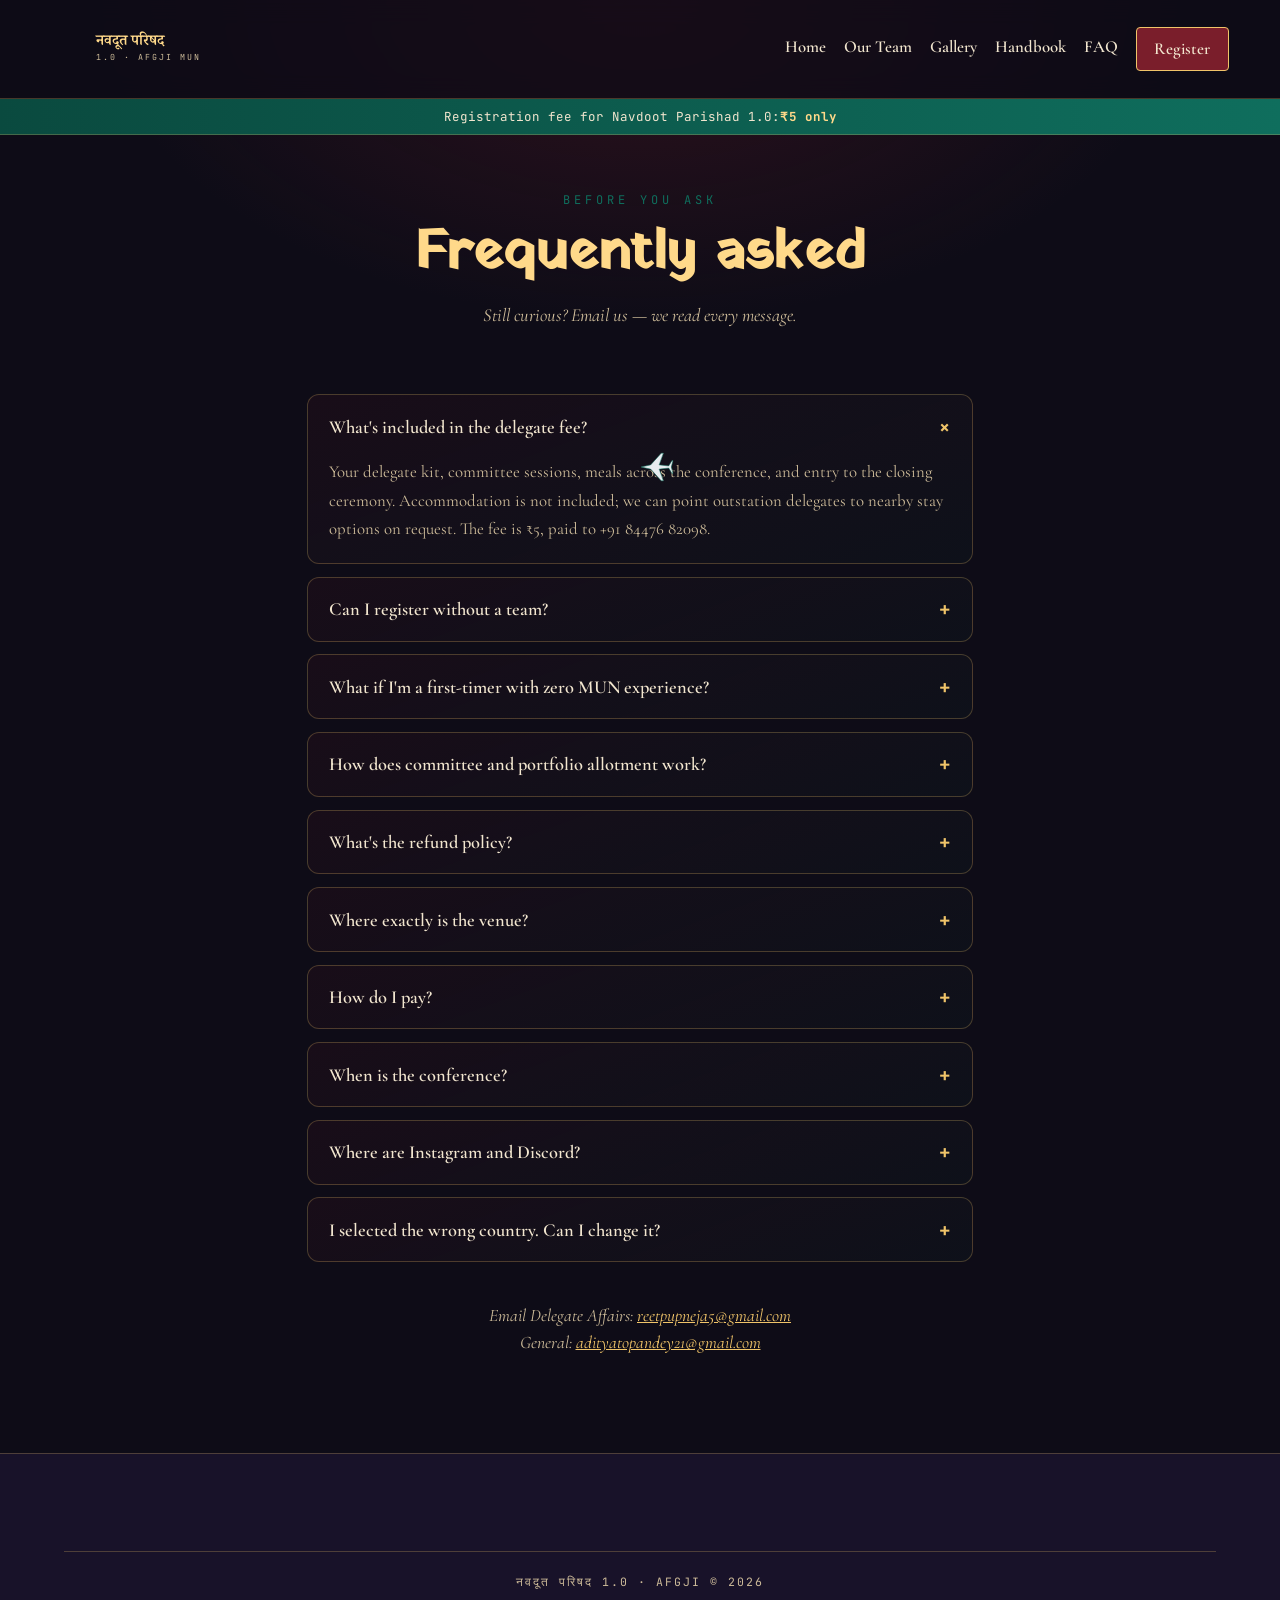
==== faq.html @ 2dcad0e9 "Rename faq (2).html to faq.html" ====
<!DOCTYPE html>
<html lang="en">
<head>
<meta charset="UTF-8">
<meta name="viewport" content="width=device-width, initial-scale=1.0">
<title>FAQ — नवदूत परिषद 1.0</title>
<link rel="icon" href="./favicon.svg" type="image/svg+xml">
<style>html,body{background:#0e0c17;color:#f2e6cf;margin:0;}</style>
<link rel="preconnect" href="https://fonts.googleapis.com">
<link rel="preconnect" href="https://fonts.gstatic.com" crossorigin>
<link href="https://fonts.googleapis.com/css2?family=Yatra+One&family=Cormorant+Garamond:ital,wght@0,400;0,500;0,600;0,700;1,500&family=Jost:wght@300;400;500;600;700&family=JetBrains+Mono:wght@400;500;700&family=Noto+Serif+Devanagari:wght@600;700&display=swap" rel="stylesheet">
<link rel="stylesheet" href="./styles.css">
</head>
<body>
<a class="skip-link" href="#main">Skip to content</a>
<div class="fee-ribbon">Registration fee for Navdoot Parishad 1.0: <b>₹5 only</b></div>

<section class="nav">
  <div class="nav-inner">
    <a href="./index.html" class="brand">
      <svg class="chakra-mini" viewBox="0 0 100 100"><g id="chakra-g" stroke="#f0c469" fill="none"></g></svg>
      <span class="brand-text">
        <span class="hindi-mini">नवदूत परिषद</span>
        <small>1.0 · AFGJI MUN</small>
      </span>
    </a>
    <div id="nav-links">
      <a href="./index.html">Home</a>
      <a href="./team.html">Our Team</a>
      <a href="./photos.html">Gallery</a>
      <a href="./handbook.html">Handbook</a>
      <a href="./faq.html">FAQ</a>
      <a href="./register.html" class="cta-link">Register</a>
      <span class="menu-btn" onclick="showSidebar()" aria-label="Open menu">&#9776;</span>
    </div>
  </div>
</section>
<ul class="hamburger">
  <li class="close-x" onclick="hideSidebar()">&times;</li>
  <li><a href="./index.html">Home</a></li>
  <li><a href="./team.html">Our Team</a></li>
  <li><a href="./photos.html">Gallery</a></li>
  <li><a href="./handbook.html">Handbook</a></li>
  <li><a href="./faq.html">FAQ</a></li>
  <li><a href="./terms.html">Policy</a></li>
  <li><a href="./register.html">Register</a></li>
</ul>

<main id="main">
<section class="page-head">
  <span class="eyebrow">Before you ask</span>
  <h1 class="section-title">Frequently asked</h1>
  <p class="section-sub">Still curious? Email us — we read every message.</p>
</section>

<div class="faq-wrap">
  <div class="faq-item open">
    <button class="faq-q" type="button">What's included in the delegate fee?<span>+</span></button>
    <div class="faq-a">Your delegate kit, committee sessions, meals across the conference, and entry to the closing ceremony. Accommodation is not included; we can point outstation delegates to nearby stay options on request. The fee is ₹5, paid to +91 84476 82098.</div>
  </div>
  <div class="faq-item">
    <button class="faq-q" type="button">Can I register without a team?<span>+</span></button>
    <div class="faq-a">Yes. Choose Individual at registration. You will be allotted a committee and portfolio like every other delegate. School delegations may use School entry and name their institution.</div>
  </div>
  <div class="faq-item">
    <button class="faq-q" type="button">What if I'm a first-timer with zero MUN experience?<span>+</span></button>
    <div class="faq-a">You are welcome. Navdoot Parishad is built for first-timers as much as veterans. Training primers and a supportive Executive Board will help you find your voice in committee.</div>
  </div>
  <div class="faq-item">
    <button class="faq-q" type="button">How does committee and portfolio allotment work?<span>+</span></button>
    <div class="faq-a">You rank three committees. Where UNGA is among your choices, you also rank country preferences from the live matrix. Delegates from AFGJI, TAFS and AFBBS may select any open seat, including the first eight nations and Pakistan. Other schools and independent delegates see those nine seats as Blocked. The highest available preference is confirmed after payment is received.</div>
  </div>
  <div class="faq-item">
    <button class="faq-q" type="button">What's the refund policy?<span>+</span></button>
    <div class="faq-a">Registration fees are non-refundable. Delegate replacements are possible through Delegate Affairs — see the full <a href="./terms.html">Policy document</a>.</div>
  </div>
  <div class="faq-item">
    <button class="faq-q" type="button">Where exactly is the venue?<span>+</span></button>
    <div class="faq-a">Air Force Golden Jubilee Institute, Subroto Park, New Delhi, Delhi NCT — 110010. Maps and reporting instructions are shared with confirmed delegates closer to 16 November 2026.</div>
  </div>
  <div class="faq-item">
    <button class="faq-q" type="button">How do I pay?<span>+</span></button>
    <div class="faq-a">UPI, debit/credit card, or net banking. Send ₹5 to +91 84476 82098 and enter the UTR / reference on the registration page. After we record the transaction you will see a message that we have received your money.</div>
  </div>
  <div class="faq-item">
    <button class="faq-q" type="button">When is the conference?<span>+</span></button>
    <div class="faq-a">16 November 2026. The countdown on the home page runs to midnight IST on that date.</div>
  </div>
  <div class="faq-item">
    <button class="faq-q" type="button">Where are Instagram and Discord?<span>+</span></button>
    <div class="faq-a">Instagram: <a href="https://www.instagram.com/afgjimunsociety/" target="_blank" rel="noopener noreferrer">@afgjimunsociety</a>. Discord: <a href="https://discord.gg/qznEunP63" target="_blank" rel="noopener noreferrer">join the server</a>. Both links open in a new tab from every footer.</div>
  </div>
  <div class="faq-item">
    <button class="faq-q" type="button">I selected the wrong country. Can I change it?<span>+</span></button>
    <div class="faq-a">Write to Delegate Affairs with your registration ID. Replacements and corrections are handled case by case. Do not register a second time for the same person.</div>
  </div>

  <p class="contact-note">Email Delegate Affairs: <a href="mailto:reetpupneja5@gmail.com">reetpupneja5@gmail.com</a><br>
  General: <a href="mailto:adityatopandey21@gmail.com">adityatopandey21@gmail.com</a></p>
</div>
</main>

<footer class="footer">
  <div class="footer-bottom">नवदूत परिषद 1.0 · AFGJI © 2026</div>
</footer>
<script src="./cursor.js"></script>
<script>
  document.querySelectorAll(".faq-q").forEach(function (btn) {
    btn.addEventListener("click", function () {
      var item = btn.parentElement;
      var open = item.classList.contains("open");
      document.querySelectorAll(".faq-item").forEach(function (i) {
        i.classList.remove("open");
      });
      if (!open) item.classList.add("open");
    });
  });
</script>
</body>
</html>
---- styles.css ----
/* =============================================================================
   NAVDOOT PARISHAD 1.0 — नवदूत परिषद
   Air Force Golden Jubilee Institute · Subroto Park
   Indian civilizational theme. Fonts load via <link> in HTML — never @import.
   GitHub Pages: keep content visible without JS. Hex fallbacks on every token.
   ============================================================================= */
/* ==========================================================================
   NAVDOOT — ADDITIONS ONLY
   User-supplied event photography + logo + extra motion
   ========================================================================== */

/* ---------- Nav image / society mark ---------- */
.nav-brand-image {
  width: 42px;
  height: 42px;
  object-fit: contain;
  flex-shrink: 0;
  border-radius: 50%;
  border: 1px solid var(--line);
  box-shadow: 0 0 18px rgba(240, 196, 105, 0.18);
  transition:
    transform var(--motion-med) var(--ease-out),
    box-shadow var(--motion-med) var(--ease-out);
}

.brand:hover .nav-brand-image {
  transform: rotate(6deg) scale(1.06);
  box-shadow: 0 0 28px rgba(240, 196, 105, 0.32);
}


/* ---------- Society logo / image feature ---------- */
.navdoot-society-image {
  position: relative;
  overflow: hidden;
  display: flex;
  align-items: center;
  justify-content: center;
  min-height: 260px;
  border: 1px solid var(--line);
  border-radius: var(--radius-lg);
  background:
    radial-gradient(circle at 50% 50%, rgba(240, 196, 105, 0.08), transparent 65%),
    var(--night-2);
}

.navdoot-society-image img {
  width: min(78%, 420px);
  height: auto;
  max-height: 420px;
  object-fit: contain;
  position: relative;
  z-index: 2;
  filter: drop-shadow(0 16px 28px rgba(0, 0, 0, 0.45));
  animation: societyFloat 6s ease-in-out infinite;
}

.navdoot-society-image::before,
.navdoot-society-image::after {
  content: "";
  position: absolute;
  border: 1px solid rgba(240, 196, 105, 0.18);
  border-radius: 50%;
  pointer-events: none;
}

.navdoot-society-image::before {
  width: 70%;
  aspect-ratio: 1;
  animation: orbitSlow 18s linear infinite;
}

.navdoot-society-image::after {
  width: 48%;
  aspect-ratio: 1;
  border-style: dashed;
  animation: orbitReverse 13s linear infinite;
}

@keyframes societyFloat {
  0%, 100% {
    transform: translateY(0) scale(1);
  }
  50% {
    transform: translateY(-10px) scale(1.015);
  }
}

@keyframes orbitSlow {
  from {
    transform: rotate(0deg);
  }
  to {
    transform: rotate(360deg);
  }
}

@keyframes orbitReverse {
  from {
    transform: rotate(360deg);
  }
  to {
    transform: rotate(0deg);
  }
}


/* ---------- Supplied event photograph ---------- */
.navdoot-event-photo {
  position: relative;
  overflow: hidden;
}

.navdoot-event-photo img {
  width: 100%;
  height: 100%;
  object-fit: cover;
  transform: scale(1.02);
  transition:
    transform 1.1s var(--ease-out),
    filter 1.1s var(--ease-out);
}

.navdoot-event-photo::after {
  content: "";
  position: absolute;
  inset: 0;
  pointer-events: none;
  background:
    linear-gradient(
      135deg,
      rgba(240, 196, 105, 0.08),
      transparent 35%,
      rgba(15, 110, 93, 0.08)
    );
}

.navdoot-event-photo:hover img {
  transform: scale(1.07);
  filter: saturate(1.05) contrast(1.04);
}


/* ---------- Extra floating decorative elements ---------- */
.navdoot-float {
  position: absolute;
  pointer-events: none;
  z-index: 1;
  width: 10px;
  height: 10px;
  border-radius: 50%;
  background: var(--gold);
  box-shadow: 0 0 18px rgba(240, 196, 105, 0.45);
  animation: navdootFloat 5s ease-in-out infinite;
}

.navdoot-float.one {
  top: 22%;
  left: 8%;
}

.navdoot-float.two {
  top: 58%;
  right: 9%;
  width: 7px;
  height: 7px;
  animation-delay: -2s;
}

.navdoot-float.three {
  bottom: 16%;
  left: 18%;
  width: 6px;
  height: 6px;
  animation-delay: -3.5s;
}

@keyframes navdootFloat {
  0%, 100% {
    transform: translate3d(0, 0, 0);
    opacity: 0.35;
  }

  50% {
    transform: translate3d(0, -22px, 0);
    opacity: 0.9;
  }
}


/* ---------- Stronger scroll reveal states ----------
   Works with the .reveal system already present in your CSS.
   -------------------------------------------------------------------------- */

html.js-anim .reveal.reveal-left:not(.in) {
  transform: translateX(-42px);
}

html.js-anim .reveal.reveal-right:not(.in) {
  transform: translateX(42px);
}

html.js-anim .reveal.reveal-scale:not(.in) {
  transform: scale(0.94);
}

html.js-anim .reveal.reveal-up:not(.in) {
  transform: translateY(42px);
}

html.js-anim .reveal.in {
  opacity: 1;
  transform: none;
  filter: none;
}


/* ---------- Gentle section movement ---------- */
.about,
.countdown-section,
.events-section,
.moments,
.venue,
.team-section,
.gallery,
.faq-wrap {
  position: relative;
}

.about::before,
.countdown-section::before,
.events-section::before,
.moments::before,
.venue::before {
  content: "";
  position: absolute;
  width: 180px;
  height: 180px;
  border-radius: 50%;
  pointer-events: none;
  opacity: 0.12;
  background: radial-gradient(
    circle,
    var(--gold),
    transparent 68%
  );
  animation: sectionGlow 10s ease-in-out infinite alternate;
}

.about::before {
  top: 8%;
  left: -90px;
}

.countdown-section::before {
  bottom: 8%;
  right: -90px;
}

.events-section::before {
  top: 25%;
  right: -90px;
}

.moments::before {
  bottom: 10%;
  left: -90px;
}

.venue::before {
  top: 20%;
  right: -90px;
}

@keyframes sectionGlow {
  from {
    transform: translateY(0) scale(0.9);
  }

  to {
    transform: translateY(-35px) scale(1.12);
  }
}


/* ---------- Mobile safety ---------- */
@media (max-width: 600px) {
  .nav-brand-image {
    width: 36px;
    height: 36px;
  }

  .navdoot-society-image {
    min-height: 210px;
  }

  .navdoot-society-image img {
    width: min(72%, 300px);
  }

  .navdoot-float {
    display: none;
  }
}


/* ---------- Reduced motion ---------- */
@media (prefers-reduced-motion: reduce) {
  .nav-brand-image,
  .navdoot-society-image img,
  .navdoot-society-image::before,
  .navdoot-society-image::after,
  .navdoot-float,
  .about::before,
  .countdown-section::before,
  .events-section::before,
  .moments::before,
  .venue::before {
    animation: none !important;
  }
}


:root {
  --night-1: #0e0c17;
  --night-2: #181229;
  --night-3: #241a35;
  --night-4: #2e2244;
  --ivory: #f2e6cf;
  --ivory-dim: #cdbb99;
  --ivory-mute: #9a8868;
  --saffron: #e0993f;
  --gold: #f0c469;
  --gold-bright: #ffd98a;
  --gold-deep: #b8892e;
  --maroon: #7a1e2b;
  --maroon-deep: #4d1420;
  --peacock: #0f6e5d;
  --peacock-deep: #0a4a3f;
  --peacock-soft: #1a9a82;
  --vermilion: #b4432c;
  --line: rgba(240, 196, 105, 0.25);
  --line-strong: rgba(240, 196, 105, 0.45);
  --line-soft: rgba(240, 196, 105, 0.12);
  --shadow: 0 18px 40px rgba(0, 0, 0, 0.4);
  --shadow-soft: 0 8px 24px rgba(0, 0, 0, 0.28);
  --font-display: "Yatra One", Georgia, "Times New Roman", serif;
  --font-serif: "Cormorant Garamond", Georgia, serif;
  --font-body: "Jost", "Segoe UI", system-ui, sans-serif;
  --font-mono: "JetBrains Mono", ui-monospace, Menlo, Consolas, monospace;
  --font-hindi: "Noto Serif Devanagari", "Noto Sans Devanagari", "Nirmala UI", serif;
  --radius-xs: 4px;
  --radius-sm: 8px;
  --radius-md: 12px;
  --radius-lg: 16px;
  --radius-xl: 24px;
  --radius-arch: 200px 200px 20px 20px;
  --nav-h: 11vh;
  --ribbon-h: 36px;
  --space-1: 4px;
  --space-2: 8px;
  --space-3: 12px;
  --space-4: 16px;
  --space-5: 24px;
  --space-6: 32px;
  --space-7: 48px;
  --space-8: 64px;
  --ease-out: cubic-bezier(0.22, 1, 0.36, 1);
  --ease-in: cubic-bezier(0.55, 0, 1, 0.45);
  --motion-quick: 150ms;
  --motion-fast: 250ms;
  --motion-med: 400ms;
  --motion-slow: 700ms;
  --max: 1280px;
}

/* ---------- Reset ---------- */
*,
*::before,
*::after {
  margin: 0;
  padding: 0;
  box-sizing: border-box;
}

html {
  scroll-behavior: smooth;
  background: #0e0c17;
  background: var(--night-1, #0e0c17);
  -webkit-text-size-adjust: 100%;
}

body {
  background: #0e0c17;
  background: var(--night-1, #0e0c17);
  color: #f2e6cf;
  color: var(--ivory, #f2e6cf);
  font-family: var(--font-body);
  font-size: 16px;
  line-height: 1.55;
  overflow-x: hidden;
  cursor: auto;
  min-height: 100vh;
}

html.has-jet body {
  cursor: none;
}

img {
  max-width: 100%;
  display: block;
  height: auto;
}

a {
  text-decoration: none;
  color: inherit;
}

ul {
  list-style: none;
}

button,
input,
select,
textarea {
  font-family: inherit;
  color: inherit;
}

button {
  cursor: pointer;
  border: 0;
  background: none;
}

button:disabled {
  cursor: not-allowed;
  opacity: 0.4;
}

::selection {
  background: var(--gold);
  color: var(--night-1);
}

:focus-visible {
  outline: 2px solid var(--gold);
  outline-offset: 3px;
}

.skip-link {
  position: absolute;
  left: -999px;
  top: 0;
  background: var(--gold);
  color: var(--night-1);
  padding: 0.6rem 1rem;
  z-index: 10000;
}

.skip-link:focus {
  left: 1rem;
  top: 1rem;
}

/* ---------- Texture ---------- */
.brocade {
  background-image:
    radial-gradient(circle at 10% 20%, rgba(240, 196, 105, 0.05) 0, transparent 40%),
    radial-gradient(circle at 90% 80%, rgba(15, 110, 93, 0.08) 0, transparent 45%);
}

.gold-rule {
  height: 1px;
  width: min(220px, 40vw);
  margin: 1.4rem auto;
  background: linear-gradient(90deg, transparent, var(--gold), transparent);
}

/* ---------- Scroll reveal: visible by default (GitHub Pages / no-JS) ---------- */
.reveal {
  opacity: 1;
  transform: none;
  transition: opacity 0.75s var(--ease-out), transform 0.75s var(--ease-out), filter 0.75s var(--ease-out);
}

html.js-anim .reveal:not(.in) {
  opacity: 0;
  transform: translateY(32px);
  filter: blur(4px);
}

html.js-anim .reveal.in {
  opacity: 1;
  transform: none;
  filter: none;
}

html.js-anim .reveal.delay-1 { transition-delay: 80ms; }
html.js-anim .reveal.delay-2 { transition-delay: 160ms; }
html.js-anim .reveal.delay-3 { transition-delay: 240ms; }
html.js-anim .reveal.delay-4 { transition-delay: 320ms; }
html.js-anim .reveal.delay-5 { transition-delay: 400ms; }

/* ---------- Jet cursor ---------- */
#jet-cursor {
  position: fixed;
  top: 0;
  left: 0;
  width: 34px;
  height: 34px;
  pointer-events: none;
  z-index: 99999;
  transform: translate(-50%, -50%);
  will-change: transform;
}

.jet-trail {
  position: fixed;
  top: 0;
  left: 0;
  width: 5px;
  height: 5px;
  border-radius: 50%;
  background: rgba(230, 235, 240, 0.55);
  pointer-events: none;
  z-index: 99998;
  transform: translate(-50%, -50%);
}

/* ---------- Fee ribbon ---------- */
.fee-ribbon {
  position: fixed;
  top: var(--nav-h);
  left: 0;
  right: 0;
  z-index: 490;
  min-height: var(--ribbon-h);
  display: flex;
  align-items: center;
  justify-content: center;
  background: linear-gradient(90deg, var(--peacock-deep), var(--peacock));
  color: var(--ivory);
  font-family: var(--font-mono);
  font-size: 0.78rem;
  letter-spacing: 1px;
  text-align: center;
  padding: 0.45rem 1rem;
  border-bottom: 1px solid var(--line);
}

.fee-ribbon b {
  color: var(--gold-bright);
}

/* ---------- Navigation ---------- */
.nav {
  position: fixed;
  top: 0;
  left: 0;
  width: 100%;
  z-index: 500;
}

.nav-inner {
  display: flex;
  align-items: center;
  justify-content: space-between;
  height: var(--nav-h);
  min-height: 74px;
  padding: 0 4vw;
  background: rgba(14, 12, 23, 0.72);
  backdrop-filter: blur(12px);
  -webkit-backdrop-filter: blur(12px);
  border-bottom: 1px solid var(--line);
}

.brand {
  display: flex;
  align-items: center;
  gap: 0.7rem;
  font-family: var(--font-display);
  font-size: 1.35rem;
  color: var(--gold-bright);
  letter-spacing: 1px;
}

.brand .chakra-mini {
  width: 34px;
  height: 34px;
  flex-shrink: 0;
}

.brand .brand-text {
  display: flex;
  flex-direction: column;
  line-height: 1.15;
}

.brand .hindi-mini {
  font-family: var(--font-hindi);
  font-size: 0.95rem;
  color: var(--gold-bright);
  letter-spacing: 0;
  text-transform: none;
  font-weight: 600;
}

.brand small {
  font-family: var(--font-mono);
  font-size: 0.52rem;
  letter-spacing: 2px;
  color: var(--ivory-dim);
  text-transform: uppercase;
}

#nav-links {
  display: flex;
  gap: 1.4vw;
  align-items: center;
}

#nav-links a {
  font-family: var(--font-serif);
  font-size: 1.05rem;
  font-weight: 600;
  color: var(--ivory);
  position: relative;
  padding-bottom: 4px;
}

#nav-links a::after {
  content: "";
  position: absolute;
  left: 0;
  bottom: 0;
  height: 2px;
  width: 0;
  background: var(--gold);
  transition: width var(--motion-fast) var(--ease-out);
}

#nav-links a:hover::after,
#nav-links a:focus-visible::after {
  width: 100%;
}

#nav-links a.cta-link {
  background: var(--maroon);
  border: 1px solid var(--gold);
  padding: 0.5rem 1.1rem;
  border-radius: var(--radius-xs);
}

#nav-links a.cta-link::after {
  display: none;
}

#nav-links a.cta-link:hover {
  background: var(--vermilion);
}

.menu-btn {
  display: none;
  cursor: pointer;
  font-size: 1.8rem;
  color: var(--gold);
  line-height: 1;
  padding: 0.4rem;
}

.hamburger {
  position: fixed;
  inset: 0;
  z-index: 600;
  background: rgba(14, 12, 23, 0.97);
  display: none;
  flex-direction: column;
  align-items: center;
  justify-content: center;
  gap: 1.6rem;
}

.hamburger a {
  font-family: var(--font-serif);
  font-size: 1.8rem;
  color: var(--ivory);
}

.hamburger a:hover {
  color: var(--gold-bright);
}

.hamburger .close-x {
  position: absolute;
  top: 1.6rem;
  right: 1.8rem;
  font-size: 2.2rem;
  cursor: pointer;
  color: var(--gold);
}

/* ---------- Buttons ---------- */
.btn {
  font-family: var(--font-body);
  font-weight: 600;
  letter-spacing: 0.5px;
  border: 1px solid var(--gold);
  background: transparent;
  color: var(--gold-bright);
  padding: 0.85rem 2rem;
  border-radius: 3px;
  cursor: pointer;
  transition: background var(--motion-fast) var(--ease-out), color var(--motion-fast) var(--ease-out), transform var(--motion-quick) var(--ease-out);
  display: inline-block;
  font-size: 0.95rem;
  text-align: center;
  min-height: 44px;
}

.btn:hover {
  background: var(--gold);
  color: var(--night-1);
}

.btn:active {
  transform: scale(0.96);
}

.btn.solid {
  background: var(--maroon);
  color: var(--ivory);
  border-color: var(--maroon);
}

.btn.solid:hover {
  background: var(--vermilion);
  border-color: var(--vermilion);
  color: var(--ivory);
}

.btn.gold {
  background: var(--gold);
  color: var(--night-1);
}

.btn.gold:hover {
  background: var(--gold-bright);
}

.btn.ghost {
  border-color: var(--line);
  color: var(--ivory-dim);
}

.btn.ghost:hover {
  border-color: var(--gold);
  color: var(--gold-bright);
  background: transparent;
}

/* ---------- Type blocks ---------- */
.eyebrow {
  font-family: var(--font-mono);
  letter-spacing: 4px;
  text-transform: uppercase;
  font-size: 0.75rem;
  color: var(--peacock);
  display: block;
  margin-bottom: 0.8rem;
  text-align: center;
}

.section-title {
  font-family: var(--font-display);
  font-size: clamp(2rem, 5vw, 3.4rem);
  text-align: center;
  color: var(--gold-bright);
  line-height: 1.15;
}

.section-sub {
  font-family: var(--font-serif);
  font-style: italic;
  text-align: center;
  color: var(--ivory-dim);
  max-width: 640px;
  margin: 1rem auto 0;
  font-size: 1.15rem;
  line-height: 1.6;
}

.page-head {
  padding: calc(var(--nav-h) + var(--ribbon-h) + 3.5rem) 6vw 3rem;
  text-align: center;
  background:
    radial-gradient(ellipse at 50% 0%, rgba(122, 30, 43, 0.3), transparent 60%),
    var(--night-1);
}

.hindi-kicker {
  font-family: var(--font-hindi);
  font-size: 1.15rem;
  color: var(--peacock-soft);
  letter-spacing: 1px;
}

/* ---------- Hero ---------- */
.hero {
  min-height: 100vh;
  min-height: 100svh;
  position: relative;
  display: flex;
  flex-direction: column;
  align-items: center;
  justify-content: center;
  text-align: center;
  overflow: visible;
  padding: calc(var(--nav-h) + var(--ribbon-h) + 0.6rem) 0 2.4rem;
  color: var(--ivory);
}

.hero-photo {
  position: absolute;
  inset: 0;
  z-index: 0;
  overflow: hidden;
}

.hero-photo img {
  width: 100%;
  height: 100%;
  object-fit: cover;
  object-position: center 62%;
  filter: saturate(0.92) contrast(1.05);
  transform: scale(1.04);
  animation: heroKen 28s ease-in-out alternate infinite;
}

@keyframes heroKen {
  from { transform: scale(1.04) translateY(0); }
  to { transform: scale(1.12) translateY(-2%); }
}

.hero-veil {
  position: absolute;
  inset: 0;
  background:
    linear-gradient(180deg, rgba(14, 12, 23, 0.55) 0%, rgba(14, 12, 23, 0.25) 38%, rgba(14, 12, 23, 0.55) 70%, rgba(14, 12, 23, 0.96) 100%),
    radial-gradient(ellipse at 50% 80%, rgba(122, 30, 43, 0.28), transparent 55%);
}

.hero-copy {
  position: relative;
  z-index: 2;
  padding: 0 6vw 1.2rem;
  max-width: 920px;
}

.hero-kicker {
  font-family: var(--font-mono);
  letter-spacing: 3px;
  text-transform: uppercase;
  font-size: 0.72rem;
  color: var(--gold);
  margin-bottom: 0.8rem;
}

.hero-hindi {
  font-family: var(--font-hindi);
  font-size: clamp(2.5rem, 8.2vw, 5.6rem);
  font-weight: 700;
  line-height: 1.12;
  color: var(--gold-bright);
  text-shadow: 0 8px 40px rgba(0, 0, 0, 0.55), 0 0 40px rgba(240, 196, 105, 0.25);
  letter-spacing: 0.02em;
}

.hero-en {
  font-family: var(--font-display);
  font-size: clamp(1.15rem, 3vw, 1.8rem);
  color: var(--ivory);
  letter-spacing: 4px;
  text-transform: uppercase;
  margin-top: 0.35rem;
}

.hero-en span {
  color: var(--saffron);
}

.hero-tag {
  font-family: var(--font-serif);
  font-style: italic;
  font-size: clamp(1.05rem, 2.2vw, 1.35rem);
  color: var(--ivory-dim);
  margin: 1.1rem auto 1.8rem;
  max-width: 540px;
  line-height: 1.6;
}

.hero .buttons {
  display: flex;
  gap: 1rem;
  flex-wrap: wrap;
  justify-content: center;
}

.hero-scroll {
  margin-top: 1.8rem;
  font-family: var(--font-mono);
  font-size: 0.65rem;
  letter-spacing: 3px;
  text-transform: uppercase;
  color: var(--ivory-mute);
  animation: bob 2.2s ease-in-out infinite;
}

@keyframes bob {
  0%, 100% { transform: translateY(0); opacity: 0.6; }
  50% { transform: translateY(8px); opacity: 1; }
}

/* ---------- Ticker ---------- */
.ticker-bar {
  background: var(--maroon-deep);
  border-top: 1px solid var(--line);
  border-bottom: 1px solid var(--line);
  overflow: hidden;
  white-space: nowrap;
  padding: 0.8rem 0;
}

.ticker-track {
  display: inline-block;
  animation: ticker 32s linear infinite;
}

.ticker-track span {
  font-family: var(--font-mono);
  letter-spacing: 2px;
  font-size: 0.82rem;
  color: var(--gold);
  margin: 0 2.5rem;
  text-transform: uppercase;
}

@keyframes ticker {
  from { transform: translateX(0); }
  to { transform: translateX(-50%); }
}

/* ---------- About / vision ---------- */
.about {
  padding: 6.5rem 6vw;
  display: grid;
  grid-template-columns: 1.05fr 1fr;
  gap: 3.5rem;
  align-items: center;
  max-width: 1300px;
  margin: 0 auto;
}

.about-photos {
  display: grid;
  grid-template-columns: 1.2fr 0.8fr;
  grid-template-rows: 1fr 1fr;
  gap: 0.7rem;
  min-height: 420px;
}

.about-photos figure {
  position: relative;
  overflow: hidden;
  border: 1px solid var(--line);
  border-radius: var(--radius-sm);
  margin: 0;
}

.about-photos figure:first-child {
  grid-row: 1 / 3;
}

.about-photos img {
  width: 100%;
  height: 100%;
  object-fit: cover;
  min-height: 180px;
  transition: transform var(--motion-slow) var(--ease-out);
}

.about-photos figure:hover img {
  transform: scale(1.06);
}

.about-photos figcaption {
  position: absolute;
  left: 0;
  right: 0;
  bottom: 0;
  padding: 0.45rem 0.7rem;
  font-family: var(--font-mono);
  font-size: 0.62rem;
  letter-spacing: 1.5px;
  text-transform: uppercase;
  color: var(--gold-bright);
  background: linear-gradient(transparent, rgba(14, 12, 23, 0.85));
}

.about h2 {
  font-family: var(--font-display);
  font-size: clamp(1.8rem, 3.4vw, 2.5rem);
  color: var(--gold-bright);
  margin-bottom: 1.1rem;
  line-height: 1.2;
}

.about p {
  font-family: var(--font-serif);
  font-size: 1.18rem;
  line-height: 1.8;
  color: var(--ivory-dim);
  margin-bottom: 0.95rem;
}

.stat-row {
  display: flex;
  gap: 2rem;
  margin-top: 1.8rem;
  flex-wrap: wrap;
}

.stat b {
  display: block;
  font-family: var(--font-display);
  font-size: 2.05rem;
  color: var(--peacock-soft);
  line-height: 1;
}

.stat span {
  font-family: var(--font-mono);
  font-size: 0.68rem;
  letter-spacing: 2px;
  color: var(--ivory-dim);
  text-transform: uppercase;
}

/* ---------- Countdown ---------- */
.countdown-section {
  padding: 6rem 6vw;
  text-align: center;
  background: linear-gradient(180deg, var(--night-2), var(--night-3));
  border-top: 1px solid var(--line);
  border-bottom: 1px solid var(--line);
}

.dials {
  display: flex;
  justify-content: center;
  gap: 2.2vw;
  margin-top: 3rem;
  flex-wrap: wrap;
}

.dial {
  width: 128px;
  height: 128px;
  border-radius: 50%;
  border: 2px solid var(--gold);
  background: radial-gradient(circle, var(--night-2) 0%, var(--night-1) 100%);
  display: flex;
  flex-direction: column;
  align-items: center;
  justify-content: center;
  box-shadow: 0 0 25px rgba(240, 196, 105, 0.15), inset 0 0 15px rgba(240, 196, 105, 0.1);
  position: relative;
}

.dial::before {
  content: "";
  position: absolute;
  inset: 8px;
  border: 1px dashed rgba(240, 196, 105, 0.25);
  border-radius: 50%;
}

.dial b {
  font-family: var(--font-mono);
  font-size: 2rem;
  color: var(--gold-bright);
  font-variant-numeric: tabular-nums;
}

.dial span {
  font-family: var(--font-body);
  font-size: 0.68rem;
  letter-spacing: 2px;
  text-transform: uppercase;
  color: var(--ivory-dim);
  margin-top: 0.25rem;
}

/* ---------- Z3NITH-style committee event cards ---------- */
.transition-band {
  height: 72px;
  background:
    linear-gradient(180deg, transparent, rgba(122, 30, 43, 0.35), transparent),
    repeating-linear-gradient(90deg, transparent 0 18px, rgba(240, 196, 105, 0.07) 18px 19px);
}

.events-section {
  padding: 5.5rem 0 4rem;
  background: var(--night-1);
}

.evetext {
  text-align: center;
  padding: 0 6vw 2.4rem;
}

.evetext span {
  font-family: var(--font-display);
  font-size: clamp(2.2rem, 6vw, 4.2rem);
  color: var(--gold-bright);
  display: block;
}

.evetext small {
  display: block;
  margin-top: 0.6rem;
  font-family: var(--font-serif);
  font-style: italic;
  color: var(--ivory-dim);
  font-size: 1.15rem;
}

.evecards {
  display: flex;
  flex-direction: column;
  gap: 1.15rem;
  padding: 0 5vw;
  max-width: 1400px;
  margin: 0 auto;
}

.card {
  position: relative;
  height: min(44vh, 360px);
  min-height: 220px;
  overflow: hidden;
  border: 1px solid var(--line);
  border-radius: 6px;
  background: var(--night-2);
}

.card > img {
  width: 100%;
  height: 100%;
  object-fit: cover;
  display: block;
  filter: brightness(0.7) saturate(0.92);
  transition: transform 0.7s var(--ease-out), filter 0.7s ease;
}

.card .details {
  position: absolute;
  inset: 0;
  z-index: 2;
  display: flex;
  flex-direction: column;
  justify-content: center;
  padding: 2.2rem 8%;
  background: linear-gradient(90deg, rgba(14, 12, 23, 0.88) 0%, rgba(14, 12, 23, 0.42) 52%, transparent 100%);
  opacity: 0;
  transform: translateY(14px);
  transition: opacity 0.45s var(--ease-out), transform 0.45s var(--ease-out);
  pointer-events: none;
}

.card .event-name {
  font-family: var(--font-display);
  font-size: clamp(2rem, 5vw, 3.5rem);
  color: var(--gold-bright);
  line-height: 1;
  text-shadow: 0 6px 24px rgba(0, 0, 0, 0.55);
  position: absolute;
  top: 18%;
  letter-spacing: 1px;
}

.card .event-name.center {
  left: 50%;
  transform: translateX(-50%);
}

.card .event-name.left {
  left: 8%;
}

.card .event-name.right {
  right: 8%;
  left: auto;
}

.card .detail {
  font-family: var(--font-serif);
  font-size: 1.12rem;
  color: var(--ivory);
  max-width: 460px;
  line-height: 1.55;
  margin-top: 0.7rem;
}

.card .detail em {
  font-style: italic;
  color: var(--ivory-dim);
}

.card .pill {
  display: inline-block;
  margin-top: 1rem;
  font-family: var(--font-mono);
  font-size: 0.68rem;
  letter-spacing: 1.6px;
  text-transform: uppercase;
  padding: 0.35rem 0.85rem;
  border-radius: 999px;
  border: 1px solid var(--peacock);
  color: var(--peacock-soft);
  background: rgba(15, 110, 93, 0.18);
  width: fit-content;
}

.card .pill.wait {
  border-color: var(--line);
  color: var(--ivory-dim);
  background: rgba(205, 187, 153, 0.08);
}

.card:hover > img,
.card:focus-within > img {
  transform: scale(1.08);
  filter: brightness(0.38) saturate(0.75);
}

.card:hover .details,
.card:focus-within .details {
  opacity: 1;
  transform: none;
}

.card:hover .event-name,
.card:focus-within .event-name {
  position: relative;
  top: auto;
  left: auto;
  right: auto;
  transform: none;
}

/* ---------- Moments strip ---------- */
.moments {
  padding: 5.5rem 6vw 6rem;
}

.moments-grid {
  display: grid;
  grid-template-columns: 1.4fr 1fr 1fr;
  grid-template-rows: 240px 240px;
  gap: 0.85rem;
  max-width: 1300px;
  margin: 2.4rem auto 0;
}

.moments-grid .shot {
  position: relative;
  overflow: hidden;
  border: 1px solid var(--line);
  border-radius: var(--radius-sm);
}

.moments-grid .shot:first-child {
  grid-row: 1 / 3;
}

.moments-grid img {
  width: 100%;
  height: 100%;
  object-fit: cover;
  transition: transform var(--motion-slow) var(--ease-out);
}

.moments-grid .shot:hover img {
  transform: scale(1.07);
}

.moments-grid .shot span {
  position: absolute;
  left: 0.8rem;
  bottom: 0.7rem;
  font-family: var(--font-mono);
  font-size: 0.65rem;
  letter-spacing: 1.5px;
  text-transform: uppercase;
  color: var(--gold-bright);
  text-shadow: 0 2px 8px #000;
}

/* ---------- Venue ---------- */
.venue {
  padding: 5rem 6vw 6rem;
  background: var(--night-2);
  border-top: 1px solid var(--line);
}

.venue-grid {
  display: grid;
  grid-template-columns: 1fr 1.2fr;
  gap: 2.4rem;
  max-width: 1200px;
  margin: 2.4rem auto 0;
  align-items: stretch;
}

.venue-copy h3 {
  font-family: var(--font-display);
  font-size: 1.8rem;
  color: var(--gold-bright);
  margin-bottom: 0.8rem;
}

.venue-copy p {
  font-family: var(--font-serif);
  font-size: 1.15rem;
  color: var(--ivory-dim);
  line-height: 1.75;
  margin-bottom: 0.8rem;
}

.map-frame {
  width: 100%;
  min-height: 280px;
  height: 100%;
  border: 1px solid var(--line);
  border-radius: var(--radius-md);
  filter: grayscale(0.35) contrast(1.05);
}

/* ---------- Footer (Z3NITH-inspired) ---------- */
.footer {
  background: var(--night-2);
  border-top: 1px solid var(--line);
  padding: 3.5rem 5vw 1.6rem;
}

.footer-container,
.footer-grid {
  display: grid;
  grid-template-columns: 1.1fr 1.2fr 1fr;
  gap: 2rem;
  max-width: 1200px;
  margin: 0 auto;
  align-items: start;
}

.footer h4,
.footer .footer-hindi {
  font-family: var(--font-hindi);
  color: var(--gold-bright);
  font-size: 1.7rem;
  margin-bottom: 0.35rem;
}

.footer .footer-en {
  font-family: var(--font-display);
  color: var(--ivory);
  font-size: 1.05rem;
  letter-spacing: 1px;
}

.footer p,
.footer li,
.footer .adw {
  font-family: var(--font-serif);
  color: var(--ivory-dim);
  font-size: 1.05rem;
  line-height: 1.7;
}

.footer ul {
  display: flex;
  flex-direction: column;
  gap: 0.35rem;
}

.footer a:hover {
  color: var(--gold-bright);
}

.social,
.socials {
  display: flex;
  gap: 0.75rem;
  margin-top: 1.1rem;
}

.sdot,
.socials a {
  width: 44px;
  height: 44px;
  min-width: 44px;
  min-height: 44px;
  border: 1px solid var(--line);
  border-radius: 50%;
  display: flex;
  align-items: center;
  justify-content: center;
  color: var(--gold);
  transition: background var(--motion-fast) var(--ease-out), border-color var(--motion-fast) var(--ease-out), transform var(--motion-quick) var(--ease-out);
}

.sdot svg,
.socials a svg {
  width: 18px;
  height: 18px;
  fill: currentColor;
}

.sdot:hover,
.socials a:hover {
  background: var(--maroon);
  border-color: var(--gold);
  transform: translateY(-2px);
}

.footer-bottom {
  text-align: center;
  margin-top: 2.6rem;
  padding-top: 1.3rem;
  border-top: 1px solid var(--line);
  font-family: var(--font-mono);
  font-size: 0.72rem;
  letter-spacing: 2px;
  color: var(--ivory-dim);
  text-transform: uppercase;
}

/* ---------- Team portraits ---------- */
.team-section {
  padding: 1.5rem 6vw 6rem;
  max-width: 1280px;
  margin: 0 auto;
}

.row-label {
  text-align: center;
  font-family: var(--font-mono);
  letter-spacing: 3px;
  text-transform: uppercase;
  font-size: 0.75rem;
  color: var(--peacock);
  margin: 1.2rem 0 1.8rem;
}

.team-row {
  display: flex;
  justify-content: center;
  gap: 1.8rem;
  flex-wrap: wrap;
  margin-bottom: 3.8rem;
}

.member {
  width: 250px;
  text-align: center;
  padding: 1.5rem 1.1rem 1.5rem;
  border: 1px solid var(--line);
  border-radius: 18px 18px 10px 10px;
  background: linear-gradient(180deg, rgba(122, 30, 43, 0.16), rgba(15, 110, 93, 0.05));
  transition: transform var(--motion-fast) var(--ease-out), border-color var(--motion-fast) ease, box-shadow var(--motion-fast) ease;
}

.member:hover {
  transform: translateY(-8px);
  border-color: var(--gold);
  box-shadow: var(--shadow);
}

.member.featured {
  width: 280px;
  padding: 1.6rem 1.2rem 1.7rem;
}

.avatar {
  width: 168px;
  height: 168px;
  border-radius: 50%;
  margin: 0 auto 1.1rem;
  padding: 5px;
  background: conic-gradient(from 200deg, var(--saffron), var(--gold), var(--peacock), var(--saffron));
  box-shadow: 0 12px 28px rgba(0, 0, 0, 0.4);
}

.member.featured .avatar {
  width: 196px;
  height: 196px;
}

.member.teacher .avatar {
  width: 176px;
  height: 176px;
}

.avatar-inner {
  width: 100%;
  height: 100%;
  border-radius: 50%;
  overflow: hidden;
  background: linear-gradient(160deg, var(--maroon), var(--maroon-deep));
  border: 3px solid var(--night-1);
  display: flex;
  align-items: center;
  justify-content: center;
}

.avatar-inner img {
  width: 100%;
  height: 100%;
  object-fit: cover;
  object-position: center 18%;
}

.avatar-inner .initials {
  font-family: var(--font-display);
  font-size: 2.1rem;
  color: var(--gold-bright);
}

.member .name {
  font-family: var(--font-serif);
  font-weight: 600;
  font-size: 1.22rem;
  color: var(--ivory);
  line-height: 1.25;
}

.member .role {
  font-family: var(--font-mono);
  font-size: 0.68rem;
  letter-spacing: 1.1px;
  text-transform: uppercase;
  color: var(--gold);
  margin-top: 0.45rem;
}

.member .blurb {
  font-family: var(--font-serif);
  font-style: italic;
  font-size: 0.95rem;
  color: var(--ivory-dim);
  margin-top: 0.55rem;
  line-height: 1.45;
}

/* ---------- Gallery frames ---------- */
.gallery {
  max-width: 1300px;
  margin: 0 auto;
  padding: 1rem 6vw 7rem;
  display: grid;
  grid-template-columns: repeat(3, 1fr);
  gap: 2rem;
}

.frame {
  position: relative;
  aspect-ratio: 4 / 3;
  border: 10px solid transparent;
  border-image: linear-gradient(135deg, #8b6914, var(--gold), #3d2914, var(--gold-bright), #8b6914) 1;
  background: linear-gradient(160deg, var(--night-3), var(--night-2));
  overflow: hidden;
  box-shadow: var(--shadow);
}

.frame::before {
  content: "";
  position: absolute;
  inset: 7px;
  border: 1px solid rgba(240, 215, 140, 0.35);
  pointer-events: none;
  z-index: 2;
}

.frame img {
  width: 100%;
  height: 100%;
  object-fit: cover;
  transition: transform var(--motion-slow) var(--ease-out);
}

.frame:hover img {
  transform: scale(1.06);
}

.frame .num {
  position: absolute;
  bottom: 12px;
  right: 14px;
  font-family: var(--font-mono);
  font-size: 0.68rem;
  color: var(--gold);
  letter-spacing: 2px;
  z-index: 3;
  text-shadow: 0 2px 8px #000;
}

.frame .cap {
  position: absolute;
  left: 14px;
  bottom: 12px;
  font-family: var(--font-serif);
  font-style: italic;
  color: var(--ivory);
  z-index: 3;
  text-shadow: 0 2px 8px #000;
  font-size: 0.95rem;
}

/* ---------- FAQ ---------- */
.faq-wrap {
  max-width: 820px;
  margin: 0 auto;
  padding: 1rem 6vw 6rem;
}

.faq-item {
  border: 1px solid var(--line);
  border-radius: var(--radius-md);
  margin-bottom: 0.8rem;
  background: linear-gradient(160deg, rgba(122, 30, 43, 0.1), rgba(15, 110, 93, 0.05));
  overflow: hidden;
}

.faq-q {
  width: 100%;
  text-align: left;
  padding: 1.15rem 1.3rem;
  font-family: var(--font-serif);
  font-size: 1.15rem;
  font-weight: 600;
  color: var(--ivory);
  display: flex;
  justify-content: space-between;
  align-items: center;
  gap: 1rem;
  min-height: 52px;
}

.faq-q span {
  color: var(--gold);
  font-family: var(--font-mono);
  font-size: 1.2rem;
  transition: transform var(--motion-fast) var(--ease-out);
}

.faq-a {
  display: none;
  padding: 0 1.3rem 1.2rem;
  font-family: var(--font-serif);
  font-size: 1.05rem;
  line-height: 1.7;
  color: var(--ivory-dim);
}

.faq-item.open .faq-a {
  display: block;
}

.faq-item.open .faq-q span {
  transform: rotate(45deg);
}

.contact-note {
  text-align: center;
  margin-top: 2.5rem;
  font-family: var(--font-serif);
  font-style: italic;
  color: var(--ivory-dim);
  font-size: 1.1rem;
}

.contact-note a {
  color: var(--gold);
  text-decoration: underline;
}

/* ---------- Policy / handbook prose ---------- */
.policy,
.handbook {
  max-width: 820px;
  margin: 0 auto 5rem;
  padding: 2.4rem 6vw;
  border: 1px solid var(--line);
  border-radius: var(--radius-lg);
  background: linear-gradient(160deg, rgba(122, 30, 43, 0.1), rgba(15, 110, 93, 0.05));
}

.policy .meta,
.handbook .meta {
  font-family: var(--font-mono);
  font-size: 0.8rem;
  color: var(--peacock);
  letter-spacing: 1px;
  margin-bottom: 1.5rem;
}

.policy h2,
.handbook h2 {
  font-family: var(--font-display);
  color: var(--gold-bright);
  font-size: 1.45rem;
  margin: 1.8rem 0 0.75rem;
}

.policy h3,
.handbook h3 {
  font-family: var(--font-serif);
  color: var(--gold);
  font-size: 1.15rem;
  margin: 1.2rem 0 0.5rem;
}

.policy p,
.policy li,
.handbook p,
.handbook li {
  font-family: var(--font-serif);
  font-size: 1.1rem;
  line-height: 1.75;
  color: var(--ivory-dim);
  margin-bottom: 0.75rem;
}

.policy ol,
.policy ul,
.handbook ol,
.handbook ul {
  padding-left: 1.4rem;
  margin-bottom: 1rem;
}

.policy ul,
.handbook ul {
  list-style: disc;
}

.policy a,
.handbook a {
  color: var(--gold);
  text-decoration: underline;
}

/* ---------- Register ---------- */
.notice {
  max-width: 760px;
  margin: 1.5rem auto 0;
  padding: 1rem 1.4rem;
  border: 1px dashed var(--line);
  border-radius: 6px;
  font-family: var(--font-body);
  font-size: 0.9rem;
  line-height: 1.7;
  color: var(--ivory-dim);
  text-align: left;
}

.notice b {
  color: var(--gold);
}

.stepper {
  display: flex;
  justify-content: center;
  gap: 0;
  max-width: 860px;
  margin: 2.2rem auto 0;
  padding: 0 1rem;
  flex-wrap: wrap;
}

.step-dot {
  flex: 1;
  min-width: 90px;
  text-align: center;
  position: relative;
  font-family: var(--font-mono);
  font-size: 0.65rem;
  letter-spacing: 1px;
  text-transform: uppercase;
  color: var(--ivory-dim);
  padding-top: 2.2rem;
}

.step-dot::before {
  content: attr(data-n);
  position: absolute;
  top: 0;
  left: 50%;
  transform: translateX(-50%);
  width: 32px;
  height: 32px;
  border-radius: 50%;
  border: 1px solid var(--line);
  display: flex;
  align-items: center;
  justify-content: center;
  font-family: var(--font-body);
  color: var(--ivory-dim);
  background: var(--night-2);
}

.step-dot.active {
  color: var(--gold-bright);
}

.step-dot.active::before {
  border-color: var(--gold);
  color: var(--gold-bright);
  box-shadow: 0 0 14px rgba(240, 196, 105, 0.4);
}

.step-dot.done::before {
  background: var(--peacock);
  border-color: var(--peacock);
  color: var(--night-1);
  content: "\2713";
}

.form-wrap {
  max-width: 920px;
  margin: 2.6rem auto 6rem;
  padding: 0 6vw;
}

.panel {
  display: none;
  border: 1px solid var(--line);
  border-radius: var(--radius-lg);
  padding: 2.2rem;
  background: linear-gradient(160deg, rgba(122, 30, 43, 0.12), rgba(15, 110, 93, 0.06));
}

.panel.active {
  display: block;
  animation: panelIn 0.35s var(--ease-out);
}

@keyframes panelIn {
  from { opacity: 0; transform: translateY(10px); }
  to { opacity: 1; transform: none; }
}

.panel h3 {
  font-family: var(--font-display);
  color: var(--gold-bright);
  font-size: 1.7rem;
  margin-bottom: 0.4rem;
}

.panel .hint {
  font-family: var(--font-serif);
  font-style: italic;
  color: var(--ivory-dim);
  margin-bottom: 1.5rem;
}

.choice-row {
  display: flex;
  gap: 1.2rem;
  flex-wrap: wrap;
  margin-bottom: 1.4rem;
}

.choice-card {
  flex: 1;
  min-width: 200px;
  border: 1px solid var(--line);
  border-radius: 10px;
  padding: 1.4rem;
  transition: border-color var(--motion-fast) ease, background var(--motion-fast) ease;
  text-align: center;
}

.choice-card:hover {
  border-color: var(--gold);
}

.choice-card.selected {
  border-color: var(--peacock);
  background: rgba(15, 110, 93, 0.15);
}

.choice-card .big {
  font-family: var(--font-display);
  font-size: 1.3rem;
  color: var(--gold-bright);
}

.choice-card small {
  font-family: var(--font-body);
  color: var(--ivory-dim);
  font-size: 0.85rem;
}

.field-label {
  display: block;
  font-family: var(--font-mono);
  font-size: 0.7rem;
  letter-spacing: 1.5px;
  text-transform: uppercase;
  color: var(--ivory-dim);
  margin: 1.15rem 0 0.45rem;
}

input[type="text"],
input[type="email"],
input[type="tel"],
input[type="password"],
input[type="number"],
select,
textarea {
  width: 100%;
  padding: 0.8rem 1rem;
  background: var(--night-1);
  border: 1px solid var(--line);
  border-radius: 6px;
  color: var(--ivory);
  font-family: var(--font-body);
  font-size: 1rem;
  min-height: 44px;
}

input:focus,
select:focus,
textarea:focus {
  outline: none;
  border-color: var(--gold);
}

.grid-2 {
  display: grid;
  grid-template-columns: 1fr 1fr;
  gap: 1.2rem;
}

.nav-buttons {
  display: flex;
  justify-content: space-between;
  margin-top: 2.2rem;
  gap: 1rem;
  flex-wrap: wrap;
}

.country-grid {
  display: grid;
  grid-template-columns: repeat(auto-fill, minmax(148px, 1fr));
  gap: 0.75rem;
  margin-bottom: 1rem;
  max-height: 400px;
  overflow-y: auto;
  padding-right: 6px;
}

.country-grid::-webkit-scrollbar {
  width: 6px;
}

.country-grid::-webkit-scrollbar-thumb {
  background: var(--line);
  border-radius: 3px;
}

.chip {
  position: relative;
  border: 1px solid var(--line);
  border-radius: 8px;
  padding: 0.7rem 0.55rem;
  text-align: center;
  transition: border-color 0.2s ease, background 0.2s ease;
  font-family: var(--font-body);
  font-size: 0.82rem;
  background: rgba(255, 255, 255, 0.02);
}

.chip .pool-tag {
  display: block;
  font-family: var(--font-mono);
  font-size: 0.58rem;
  letter-spacing: 1px;
  margin-top: 0.3rem;
  text-transform: uppercase;
  color: var(--ivory-dim);
}

.chip.blocked,
.chip.confirmed {
  opacity: 0.42;
  pointer-events: none;
}

.chip.confirmed {
  text-decoration: line-through;
}

.chip.picked {
  border-color: var(--gold-bright);
  background: rgba(240, 196, 105, 0.15);
}

.chip .badge {
  position: absolute;
  top: -8px;
  right: -8px;
  width: 22px;
  height: 22px;
  border-radius: 50%;
  background: var(--gold);
  color: var(--night-1);
  font-family: var(--font-mono);
  font-size: 0.7rem;
  display: flex;
  align-items: center;
  justify-content: center;
  font-weight: 700;
}

.picks-summary {
  font-family: var(--font-mono);
  font-size: 0.8rem;
  color: var(--ivory-dim);
  margin-bottom: 1rem;
}

.picks-summary b {
  color: var(--gold);
}

.matrix-legend {
  display: flex;
  gap: 1rem;
  flex-wrap: wrap;
  font-family: var(--font-mono);
  font-size: 0.68rem;
  letter-spacing: 1px;
  text-transform: uppercase;
  color: var(--ivory-dim);
  margin-bottom: 0.9rem;
}

.matrix-legend i {
  display: inline-block;
  width: 10px;
  height: 10px;
  border-radius: 2px;
  margin-right: 0.35rem;
  vertical-align: middle;
}

.check-row {
  display: flex;
  gap: 0.75rem;
  align-items: flex-start;
  margin: 1.2rem 0;
  font-size: 0.95rem;
  color: var(--ivory-dim);
}

.check-row a {
  color: var(--gold);
  text-decoration: underline;
}

.check-row input {
  width: 18px;
  height: 18px;
  margin-top: 3px;
  accent-color: var(--peacock);
}

.pay-methods {
  display: grid;
  grid-template-columns: repeat(3, 1fr);
  gap: 0.8rem;
  margin: 1rem 0;
}

.pay-m {
  padding: 1rem;
  border: 2px solid var(--line);
  border-radius: 10px;
  text-align: center;
  font-family: var(--font-mono);
  font-size: 0.8rem;
  transition: border-color 0.2s ease, background 0.2s ease;
  min-height: 52px;
}

.pay-m.selected {
  border-color: var(--peacock);
  background: rgba(15, 110, 93, 0.15);
}

.pay-panel {
  display: none;
  margin-top: 1rem;
  padding: 1.2rem;
  border: 1px solid var(--line);
  border-radius: 12px;
  background: rgba(0, 0, 0, 0.2);
}

.pay-panel.active {
  display: block;
}

.upi-num {
  font-family: var(--font-display);
  font-size: 1.55rem;
  color: var(--gold-bright);
  text-align: center;
  margin: 0.5rem 0;
  letter-spacing: 1px;
}

.pay-qr {
  width: 168px;
  height: 168px;
  margin: 0.8rem auto;
  border-radius: 8px;
  border: 8px solid #fff;
  background:
    repeating-conic-gradient(#0e0c17 0% 25%, #f2e6cf 0% 50%) 0 0 / 16px 16px;
  position: relative;
}

.pay-qr::after {
  content: "₹5";
  position: absolute;
  inset: 42%;
  background: var(--night-1);
  color: var(--gold);
  font-family: var(--font-mono);
  font-size: 0.7rem;
  display: flex;
  align-items: center;
  justify-content: center;
  border: 1px solid var(--gold);
}

.copy-row {
  display: flex;
  gap: 0.6rem;
  align-items: center;
}

.copy-row input {
  flex: 1;
}

.pay-steps {
  display: grid;
  gap: 0.55rem;
  margin: 1rem 0;
}

.pay-steps li {
  font-family: var(--font-body);
  font-size: 0.9rem;
  color: var(--ivory-dim);
  padding-left: 1.6rem;
  position: relative;
}

.pay-steps li::before {
  content: attr(data-n);
  position: absolute;
  left: 0;
  top: 0;
  width: 18px;
  height: 18px;
  border-radius: 50%;
  border: 1px solid var(--gold);
  font-size: 0.65rem;
  display: flex;
  align-items: center;
  justify-content: center;
  color: var(--gold);
}

.received-banner {
  display: none;
  margin: 1rem 0;
  padding: 1rem 1.1rem;
  border: 1px solid var(--peacock);
  background: rgba(15, 110, 93, 0.18);
  border-radius: 10px;
  color: var(--ivory);
  font-family: var(--font-serif);
  font-size: 1.05rem;
  text-align: center;
}

.received-banner.show {
  display: block;
  animation: panelIn 0.4s var(--ease-out);
}

.received-banner b {
  color: var(--gold-bright);
}

.seal-wrap {
  text-align: center;
  padding: 1.4rem 0;
}

.seal {
  width: 160px;
  height: 160px;
  margin: 0 auto 1.4rem;
  position: relative;
  animation: sealIn 0.8s var(--ease-out) forwards;
}

@keyframes sealIn {
  from { transform: scale(0.4) rotate(-40deg); opacity: 0; }
  to { transform: scale(1) rotate(0); opacity: 1; }
}

.seal svg {
  width: 100%;
  height: 100%;
  animation: spin 30s linear infinite;
}

.seal .stamp-text {
  position: absolute;
  inset: 0;
  display: flex;
  align-items: center;
  justify-content: center;
  font-family: var(--font-display);
  color: var(--gold-bright);
  font-size: 0.95rem;
  text-align: center;
}

.result-title {
  font-family: var(--font-display);
  font-size: 2rem;
  text-align: center;
  color: var(--gold-bright);
}

.result-sub {
  text-align: center;
  font-family: var(--font-serif);
  font-style: italic;
  color: var(--ivory-dim);
  margin-top: 0.4rem;
}

.receipt {
  max-width: 480px;
  margin: 2rem auto 0;
  border: 1px dashed var(--line);
  border-radius: 10px;
  padding: 1.5rem;
  font-family: var(--font-mono);
  font-size: 0.85rem;
  color: var(--ivory);
}

.receipt div {
  display: flex;
  justify-content: space-between;
  padding: 0.4rem 0;
  border-bottom: 1px dotted var(--line);
  gap: 1rem;
}

.receipt div:last-child {
  border-bottom: none;
}

.receipt b {
  color: var(--gold);
  text-align: right;
}

.admin-box {
  margin-top: 3rem;
  padding: 1.4rem;
  border: 1px solid var(--line);
  border-radius: 12px;
  background: var(--night-2);
}

.admin-box h4 {
  font-family: var(--font-display);
  color: var(--gold);
  margin-bottom: 0.8rem;
}

.admin-table {
  width: 100%;
  border-collapse: collapse;
  font-size: 0.75rem;
  margin-top: 1rem;
}

.admin-table th,
.admin-table td {
  padding: 0.5rem;
  border-bottom: 1px solid var(--line);
  text-align: left;
  vertical-align: top;
}

.admin-table th {
  color: var(--gold);
}

.err {
  color: #f87171;
  font-size: 0.85rem;
  min-height: 1.2em;
  margin-top: 0.3rem;
}

.ok {
  color: var(--peacock-soft);
  font-size: 0.85rem;
}

/* ---------- Chakra divider ---------- */
.chakra-divider {
  display: flex;
  align-items: center;
  justify-content: center;
  gap: 1rem;
  padding: 2.4rem 0;
}

.chakra-divider .line {
  height: 1px;
  width: 18vw;
  max-width: 220px;
  background: linear-gradient(90deg, transparent, var(--gold), transparent);
}

.chakra-divider svg {
  width: 46px;
  height: 46px;
  animation: spin 18s linear infinite;
}

@keyframes spin {
  to { transform: rotate(360deg); }
}

/* ---------- Processing overlay ---------- */
.pay-overlay {
  display: none;
  position: fixed;
  inset: 0;
  z-index: 800;
  background: rgba(14, 12, 23, 0.86);
  align-items: center;
  justify-content: center;
  flex-direction: column;
  gap: 1rem;
}

.pay-overlay.show {
  display: flex;
}

.pay-overlay .spin {
  width: 54px;
  height: 54px;
  border: 2px solid var(--line);
  border-top-color: var(--gold);
  border-radius: 50%;
  animation: spin 0.9s linear infinite;
}

.pay-overlay p {
  font-family: var(--font-serif);
  font-size: 1.2rem;
  color: var(--ivory);
}

/* ---------- Tablet ---------- */
@media (max-width: 1100px) {
  #nav-links > a {
    display: none;
  }

  .menu-btn {
    display: block;
  }

  .about {
    grid-template-columns: 1fr;
    gap: 2.2rem;
  }

  .about-photos {
    min-height: 320px;
  }

  .venue-grid,
  .footer-container,
  .footer-grid {
    grid-template-columns: 1fr;
  }

  .moments-grid {
    grid-template-columns: 1fr 1fr;
    grid-template-rows: 200px 200px 200px;
  }

  .moments-grid .shot:first-child {
    grid-column: 1 / 3;
    grid-row: auto;
    min-height: 240px;
  }
}

@media (max-width: 1000px) {
  .gallery {
    grid-template-columns: repeat(2, 1fr);
  }

  .card {
    height: min(38vh, 300px);
  }
}

@media (max-width: 900px) {
  .about {
    text-align: center;
  }

  .stat-row {
    justify-content: center;
  }

  .footer-container,
  .footer-grid {
    text-align: center;
  }

  .social,
  .socials {
    justify-content: center;
  }
}

/* ---------- Phone ---------- */
@media (max-width: 700px) {
  .grid-2,
  .pay-methods {
    grid-template-columns: 1fr;
  }

  .hero-hindi {
    font-size: clamp(2.2rem, 12vw, 3.1rem);
  }

  .hero-copy {
    padding-bottom: 1rem;
  }

  .hero-tag {
    margin: 0.7rem auto 1.1rem;
    font-size: 1.02rem;
  }

  .hero-scroll {
    display: none;
  }

  .dial {
    width: 96px;
    height: 96px;
  }

  .dial b {
    font-size: 1.4rem;
  }

  .panel {
    padding: 1.4rem 1.1rem;
  }

  .member,
  .member.featured,
  .member.teacher {
    width: 100%;
    max-width: 320px;
  }

  .gallery {
    grid-template-columns: 1fr;
  }

  .moments-grid {
    grid-template-columns: 1fr;
    grid-template-rows: none;
  }

  .moments-grid .shot:first-child {
    grid-column: auto;
  }

  .about-photos {
    grid-template-columns: 1fr;
    grid-template-rows: none;
  }

  .about-photos figure:first-child {
    grid-row: auto;
  }

  .fee-ribbon {
    font-size: 0.65rem;
  }

  .card {
    min-height: 260px;
    height: 52vw;
  }

  .card .event-name {
    position: relative;
    top: auto;
    left: auto;
    right: auto;
    transform: none;
    font-size: 2rem;
  }

  .card .details {
    opacity: 1;
    transform: none;
    justify-content: flex-end;
    background: linear-gradient(transparent, rgba(14, 12, 23, 0.92));
    padding: 1.2rem 1.2rem 1.3rem;
  }

  .card > img {
    filter: brightness(0.55);
  }
}

@media (max-width: 600px) {
  #jet-cursor,
  .jet-trail {
    display: none;
  }

  html.has-jet body,
  body {
    cursor: auto;
  }

  .brand .hindi-mini {
    font-size: 0.85rem;
  }

  .brand small {
    display: none;
  }
}

/* Touch: committee details always readable */
@media (hover: none) {
  .card .details {
    opacity: 1;
    transform: none;
    justify-content: flex-end;
    background: linear-gradient(transparent 20%, rgba(14, 12, 23, 0.9));
  }

  .card .event-name {
    position: relative;
    top: auto;
    left: auto;
    right: auto;
    transform: none;
  }

  html.has-jet body {
    cursor: auto;
  }
}

@media (max-height: 720px) {
  .hero {
    min-height: auto;
    padding-top: calc(var(--nav-h) + var(--ribbon-h) + 2rem);
    padding-bottom: 2rem;
  }
  .hero-hindi {
    font-size: clamp(2.1rem, 7vw, 3.4rem);
  }
  .hero-photo img {
    animation: none;
  }
}
@media (prefers-reduced-motion: reduce) {
  html {
    scroll-behavior: auto;
  }

  *,
  *::before,
  *::after {
    animation: none !important;
    transition: none !important;
  }

  html.js-anim .reveal:not(.in) {
    opacity: 1;
    transform: none;
    filter: none;
  }

  .hero-photo img {
    transform: none;
  }
}

/* ---------- Print ---------- */
@media print {
  .nav,
  .fee-ribbon,
  .hamburger,
  #jet-cursor,
  .hero-scroll,
  .btn {
    display: none !important;
  }

  body {
    background: #fff;
    color: #111;
  }
}
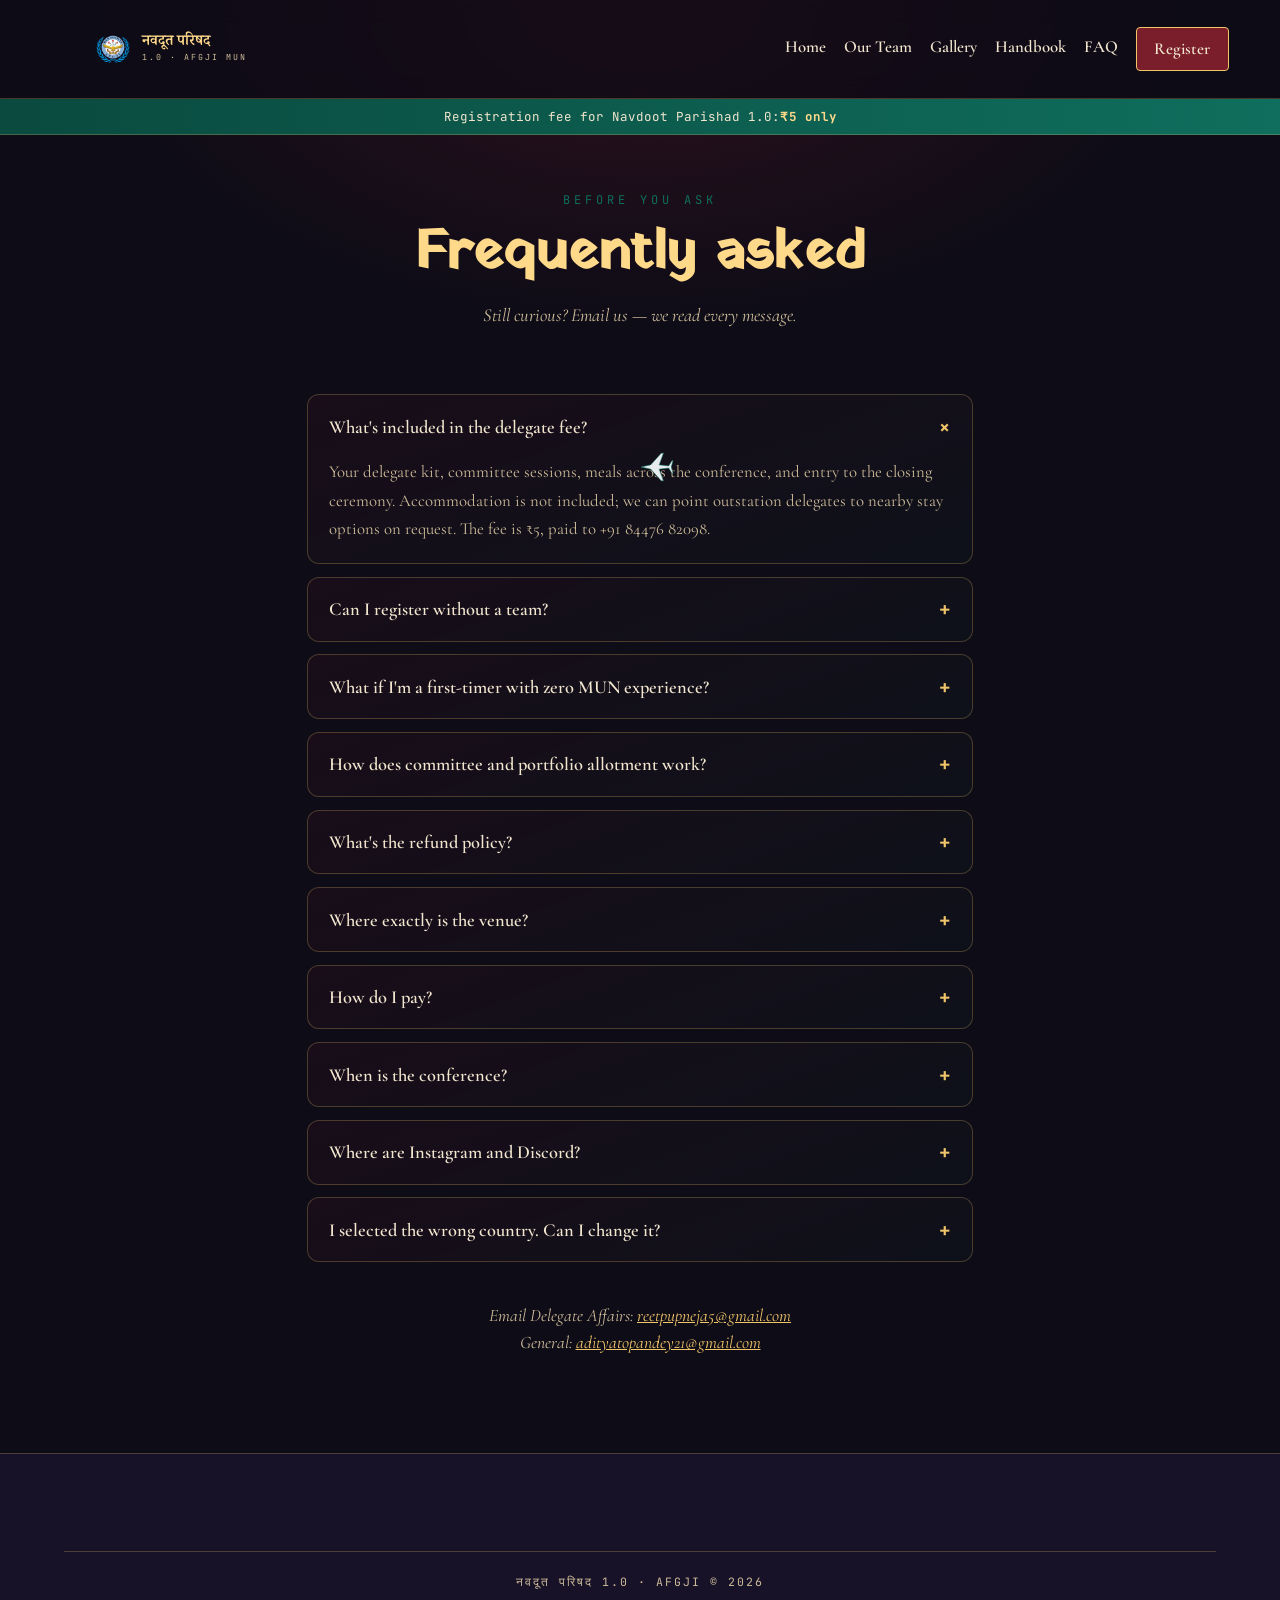
==== commit fe67e288: "Update faq.html" ====
--- a/faq.html
+++ b/faq.html
@@ -19,6 +19,7 @@
   <div class="nav-inner">
     <a href="./index.html" class="brand">
       <svg class="chakra-mini" viewBox="0 0 100 100"><g id="chakra-g" stroke="#f0c469" fill="none"></g></svg>
+      <img class="chakra-mini" src="logop.png" alt="MUN Society AFGJI logo">
       <span class="brand-text">
         <span class="hindi-mini">नवदूत परिषद</span>
         <small>1.0 · AFGJI MUN</small>
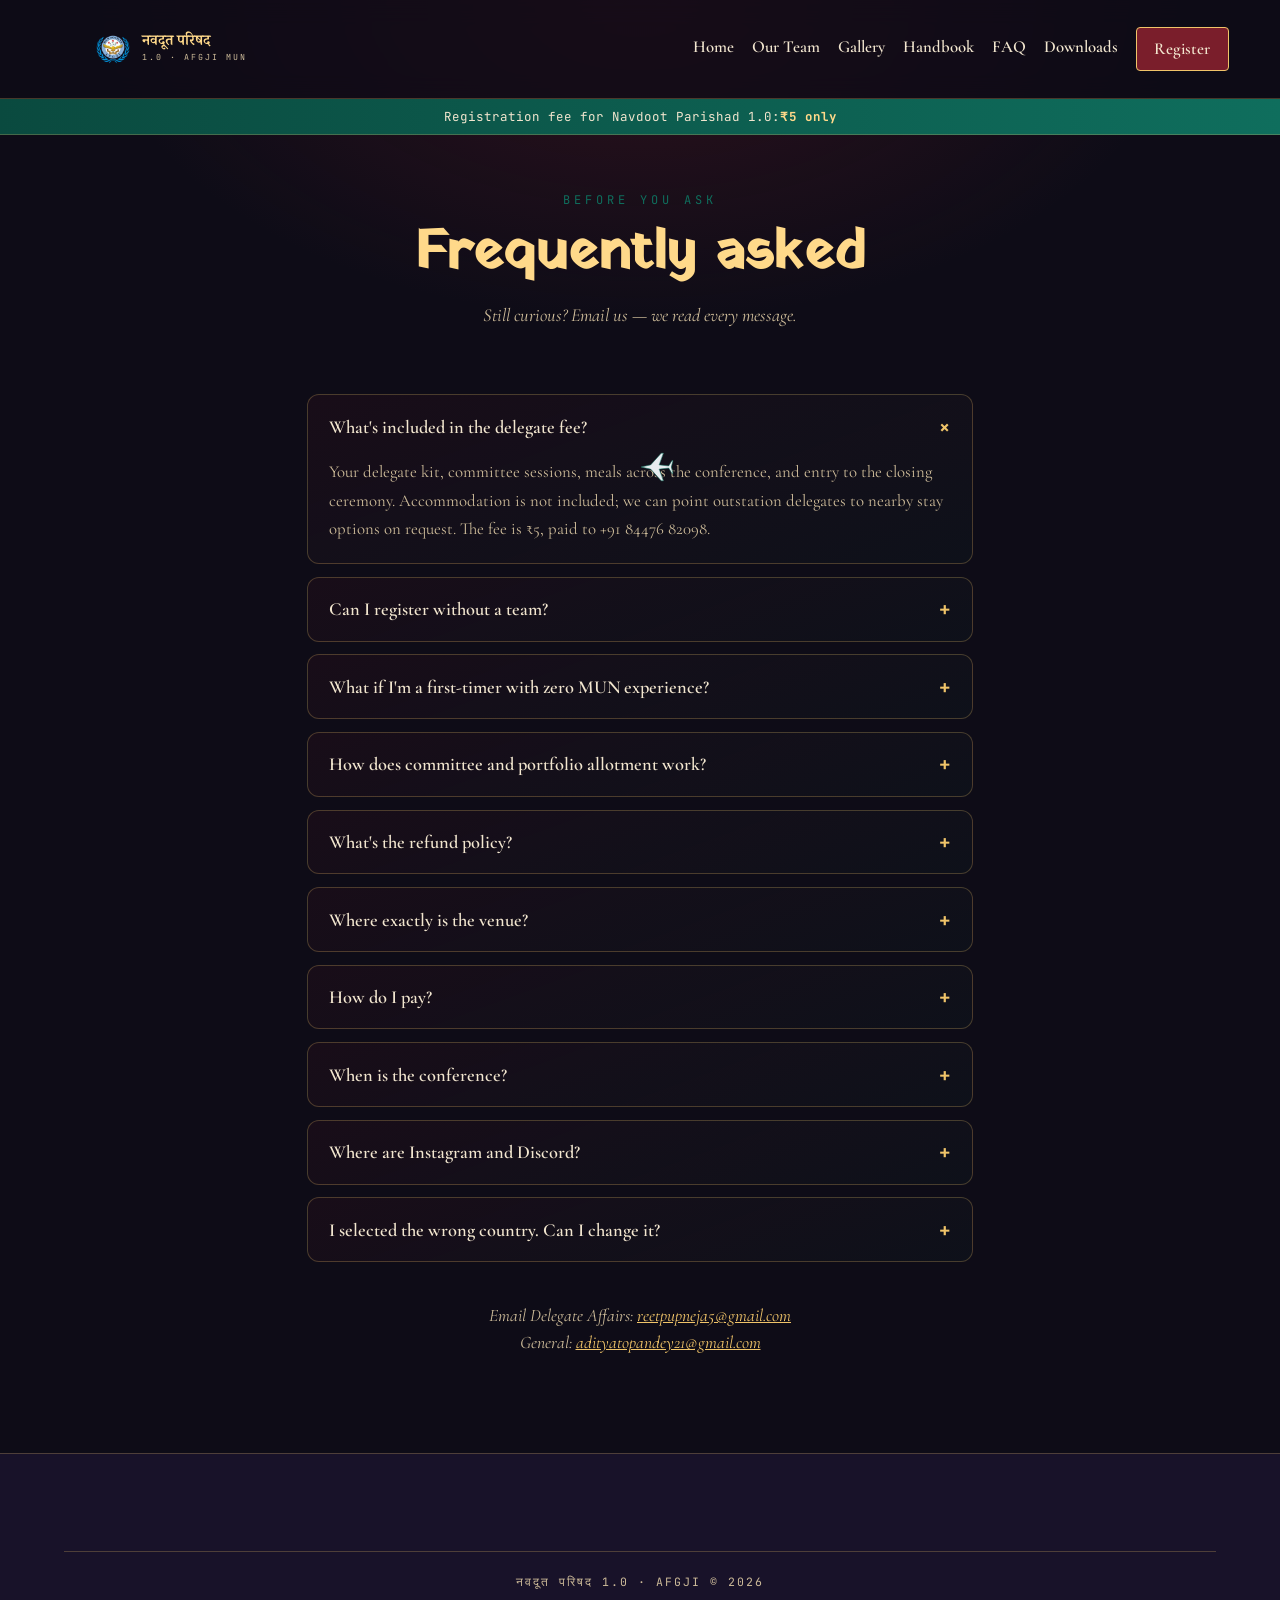
==== commit 2f4890fe: "Update faq.html" ====
--- a/faq.html
+++ b/faq.html
@@ -31,6 +31,7 @@
       <a href="./photos.html">Gallery</a>
       <a href="./handbook.html">Handbook</a>
       <a href="./faq.html">FAQ</a>
+      <a href="./downloads.html">Downloads</a>
       <a href="./register.html" class="cta-link">Register</a>
       <span class="menu-btn" onclick="showSidebar()" aria-label="Open menu">&#9776;</span>
     </div>
@@ -44,6 +45,7 @@
   <li><a href="./handbook.html">Handbook</a></li>
   <li><a href="./faq.html">FAQ</a></li>
   <li><a href="./terms.html">Policy</a></li>
+  <li><a href="./downloads.html">Downloads</a></li>
   <li><a href="./register.html">Register</a></li>
 </ul>
 
--- a/styles.css
+++ b/styles.css
@@ -10,6 +10,11 @@
    ========================================================================== */
 
 /* ---------- Nav image / society mark ---------- */
+
+
+* {
+  cursor: none !important;
+}
 .nav-brand-image {
   width: 42px;
   height: 42px;
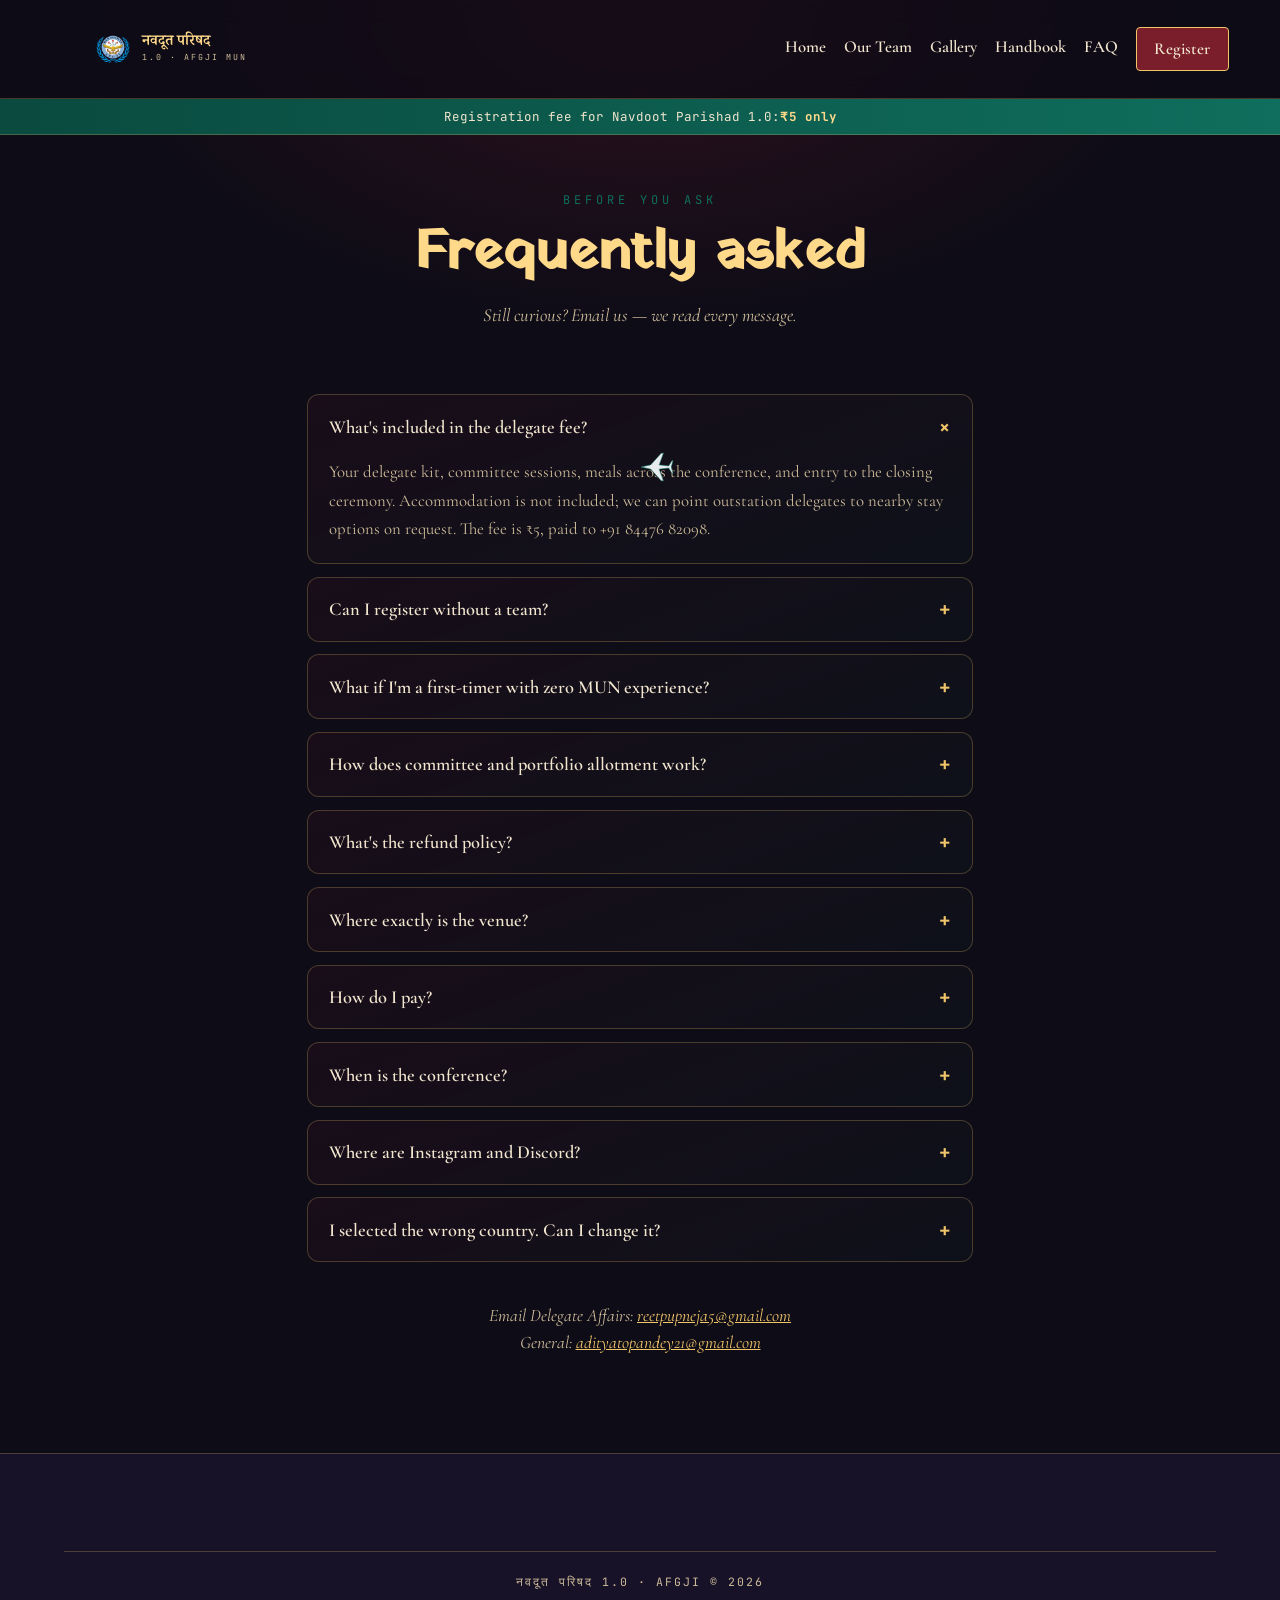
==== commit c3f13091: "Update faq.html" ====
--- a/faq.html
+++ b/faq.html
@@ -31,7 +31,6 @@
       <a href="./photos.html">Gallery</a>
       <a href="./handbook.html">Handbook</a>
       <a href="./faq.html">FAQ</a>
-      <a href="./downloads.html">Downloads</a>
       <a href="./register.html" class="cta-link">Register</a>
       <span class="menu-btn" onclick="showSidebar()" aria-label="Open menu">&#9776;</span>
     </div>
@@ -45,7 +44,6 @@
   <li><a href="./handbook.html">Handbook</a></li>
   <li><a href="./faq.html">FAQ</a></li>
   <li><a href="./terms.html">Policy</a></li>
-  <li><a href="./downloads.html">Downloads</a></li>
   <li><a href="./register.html">Register</a></li>
 </ul>
 
--- a/styles.css
+++ b/styles.css
@@ -2668,3 +2668,211 @@
     color: #111;
   }
 }
+
+/* =============================================================================
+   NAVDOOT — RESPONSIVE RANGE EXPANSION
+   Phone → Tablet → Laptop → Desktop → Large Display / TV
+   Additions only. Existing max-width rules above still apply below 1100px.
+   ========================================================================== */
+
+/* ---------- Small / foldable phones ---------- */
+@media (max-width: 380px) {
+  .hero-hindi { font-size: clamp(1.9rem, 15vw, 2.6rem); }
+  .hero-tag { font-size: 0.92rem; }
+  .btn { padding: 0.7rem 1.1rem; font-size: 0.85rem; }
+  .fee-ribbon { font-size: 0.58rem; padding: 0.3rem 0.5rem; }
+  .dial { width: 78px; height: 78px; }
+  .dial b { font-size: 1.1rem; }
+  .section-title { font-size: clamp(1.6rem, 9vw, 2.2rem); }
+}
+
+/* ---------- Large tablets / small laptops (landscape) ---------- */
+@media (min-width: 701px) and (max-width: 1100px) {
+  .hero-hindi { font-size: clamp(2.6rem, 9vw, 3.8rem); }
+  .about,
+  .grid-2 { gap: 1.6rem; }
+}
+
+/* ---------- Laptop ---------- */
+@media (min-width: 1101px) and (max-width: 1440px) {
+  :root { --max: 1280px; }
+}
+
+/* ---------- Desktop / large monitor ---------- */
+@media (min-width: 1441px) and (max-width: 1919px) {
+  :root { --max: 1440px; }
+  body { font-size: 17px; }
+  .hero-hindi { font-size: clamp(3.4rem, 6vw, 5.4rem); }
+}
+
+/* ---------- Big display / connected TV (10-foot UI) ---------- */
+@media (min-width: 1920px) {
+  :root { --max: 1720px; }
+  body { font-size: 19px; }
+  .hero-hindi { font-size: clamp(4rem, 5.5vw, 6.6rem); }
+  .hero-tag { font-size: 1.3rem; max-width: 46ch; }
+  .btn { padding: 1.05rem 1.9rem; font-size: 1.05rem; }
+  .section-title { font-size: clamp(2.4rem, 3.4vw, 3.6rem); }
+  .nav-inner,
+  .footer-container { max-width: var(--max); }
+  #jet-cursor { transform: scale(1.3); }
+}
+
+@media (min-width: 2560px) {
+  :root { --max: 2000px; }
+  body { font-size: 22px; }
+}
+
+/* ---------- Ultra-wide / large-format landscape TVs ---------- */
+@media (min-width: 1920px) and (max-height: 1200px) and (min-aspect-ratio: 15/9) {
+  .hero { min-height: 78vh; }
+}
+
+/* ---------- Fine pointer vs coarse (tv remote / touch) polish ---------- */
+@media (pointer: coarse) {
+  .btn,
+  .cta-link,
+  .faq-q,
+  #nav-links a {
+    min-height: 44px;
+  }
+}
+
+
+/* =============================================================================
+   NAVDOOT — DOWNLOADS PAGE
+   CLI companion cards: same six-language toy in Python / JS / C / C++ / C# / Ruby
+   ========================================================================== */
+
+.downloads-intro {
+  max-width: 760px;
+  margin: 0 auto 2.4rem;
+  text-align: center;
+  color: var(--ivory-dim);
+  font-size: 1.05rem;
+  line-height: 1.7;
+}
+
+.downloads-grid {
+  display: grid;
+  grid-template-columns: repeat(auto-fit, minmax(260px, 1fr));
+  gap: 1.4rem;
+  max-width: var(--max);
+  margin: 0 auto 2.6rem;
+  padding: 0 1.4rem;
+}
+
+.dl-card {
+  position: relative;
+  border: 1px solid var(--line);
+  border-radius: var(--radius-lg);
+  background:
+    radial-gradient(circle at 20% 0%, rgba(240, 196, 105, 0.07), transparent 60%),
+    var(--night-2);
+  padding: 1.5rem 1.4rem 1.4rem;
+  display: flex;
+  flex-direction: column;
+  gap: 0.6rem;
+  transition: transform var(--motion-med) var(--ease-out), border-color var(--motion-med) var(--ease-out), box-shadow var(--motion-med) var(--ease-out);
+}
+
+.dl-card:hover {
+  transform: translateY(-6px);
+  border-color: var(--line-strong);
+  box-shadow: var(--shadow);
+}
+
+.dl-lang {
+  display: inline-flex;
+  align-items: center;
+  gap: 0.4rem;
+  font-family: var(--font-mono);
+  font-size: 0.72rem;
+  letter-spacing: 0.08em;
+  text-transform: uppercase;
+  color: var(--gold);
+  border: 1px solid var(--line);
+  border-radius: 999px;
+  padding: 0.2rem 0.65rem;
+  width: fit-content;
+}
+
+.dl-card h3 {
+  font-family: var(--font-serif);
+  font-size: 1.35rem;
+  color: var(--ivory);
+}
+
+.dl-card p {
+  color: var(--ivory-dim);
+  font-size: 0.92rem;
+  line-height: 1.55;
+  flex-grow: 1;
+}
+
+.dl-card code {
+  display: block;
+  font-family: var(--font-mono);
+  font-size: 0.78rem;
+  color: var(--peacock-soft);
+  background: rgba(0, 0, 0, 0.25);
+  border: 1px solid var(--line-soft);
+  border-radius: var(--radius-sm);
+  padding: 0.5rem 0.6rem;
+  overflow-x: auto;
+  white-space: pre;
+}
+
+.dl-btn {
+  display: inline-flex;
+  align-items: center;
+  justify-content: center;
+  gap: 0.4rem;
+  margin-top: 0.3rem;
+  padding: 0.6rem 1rem;
+  border-radius: var(--radius-sm);
+  border: 1px solid var(--line-strong);
+  color: var(--ivory);
+  font-family: var(--font-body);
+  font-size: 0.88rem;
+  font-weight: 600;
+  text-decoration: none;
+  background: rgba(240, 196, 105, 0.08);
+  transition: background var(--motion-fast) var(--ease-out), transform var(--motion-fast) var(--ease-out);
+}
+
+.dl-btn:hover {
+  background: var(--gold);
+  color: var(--night-1);
+  transform: translateY(-2px);
+}
+
+.dl-bundle {
+  max-width: 640px;
+  margin: 0 auto 3rem;
+  text-align: center;
+  border: 1px dashed var(--line-strong);
+  border-radius: var(--radius-lg);
+  padding: 1.6rem;
+}
+
+.dl-bundle p {
+  color: var(--ivory-dim);
+  margin-bottom: 0.9rem;
+}
+
+@media (max-width: 600px) {
+  .downloads-grid { grid-template-columns: 1fr; padding: 0 1rem; }
+}
+
+/* =============================================================================
+   NAVDOOT — CONFETTI BURST (register CTA delight)
+   ========================================================================== */
+#confetti-canvas {
+  position: fixed;
+  inset: 0;
+  width: 100vw;
+  height: 100vh;
+  pointer-events: none;
+  z-index: 9999;
+}
